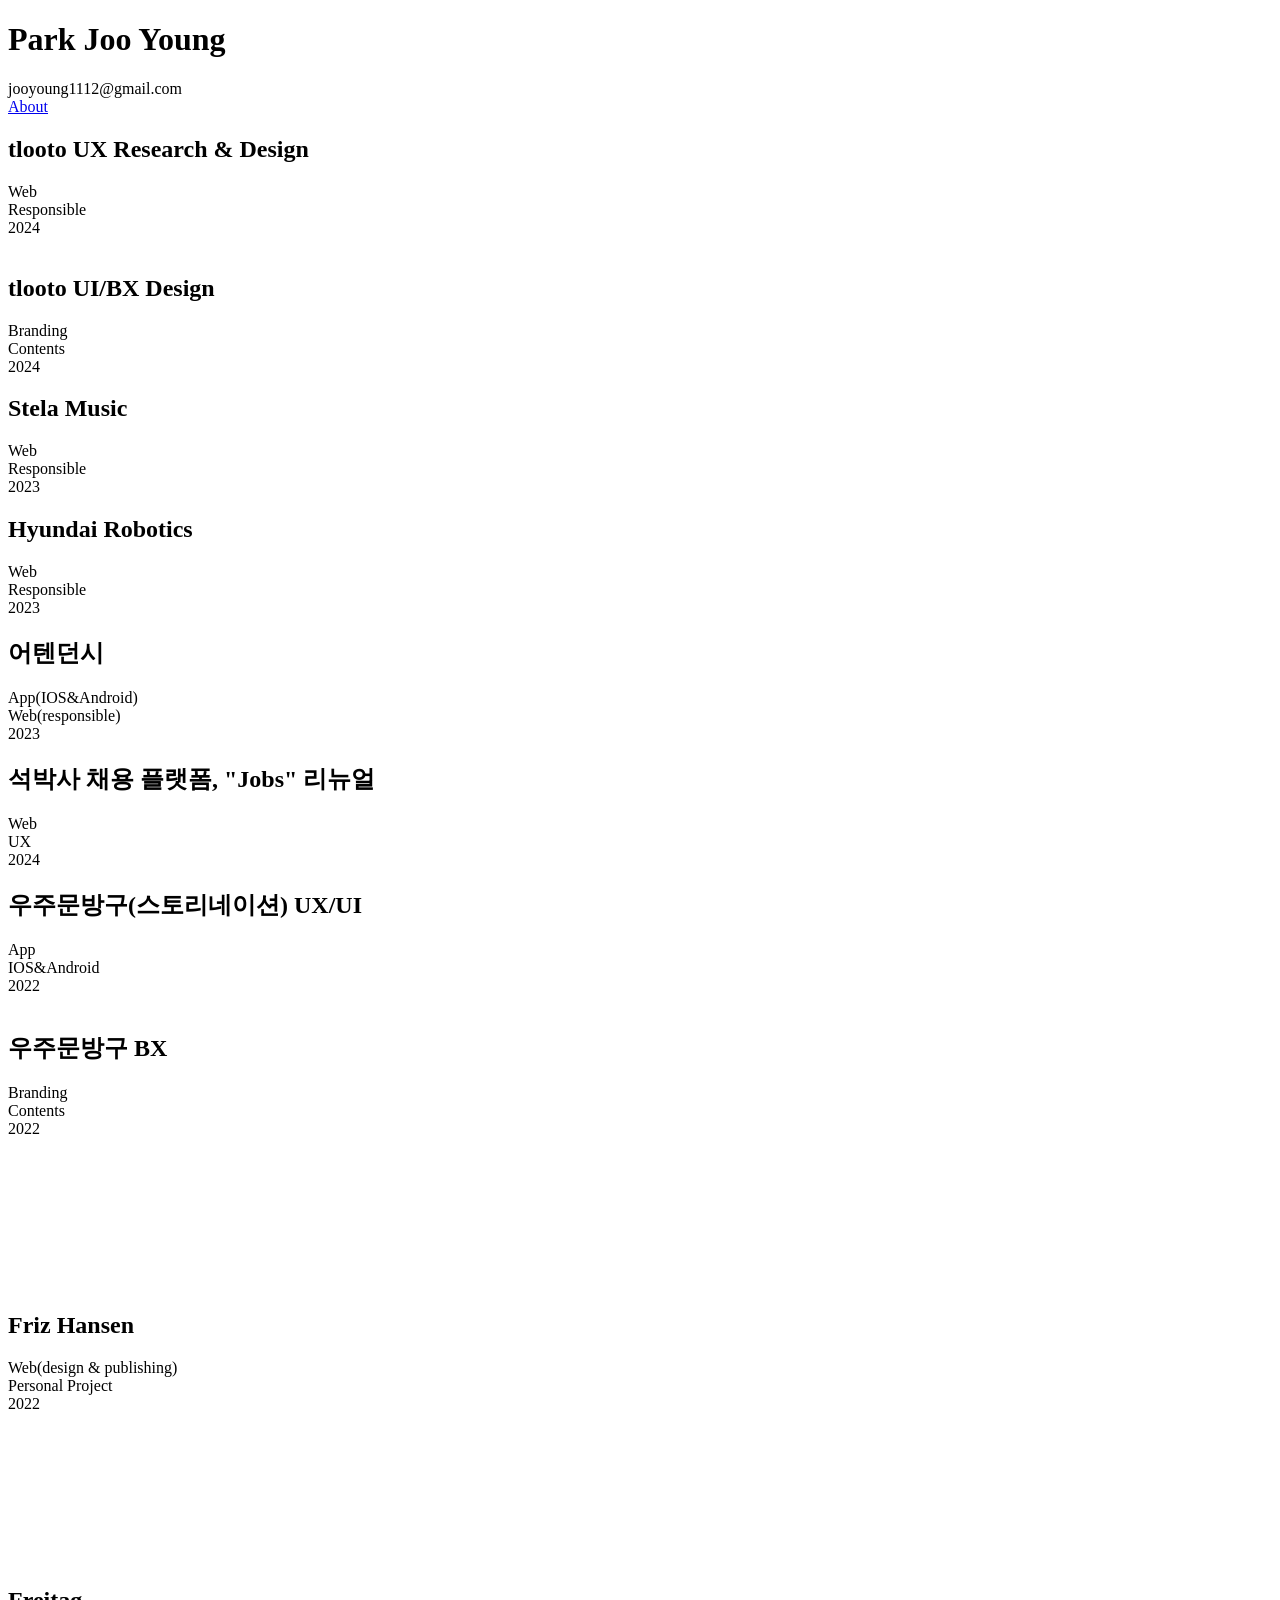
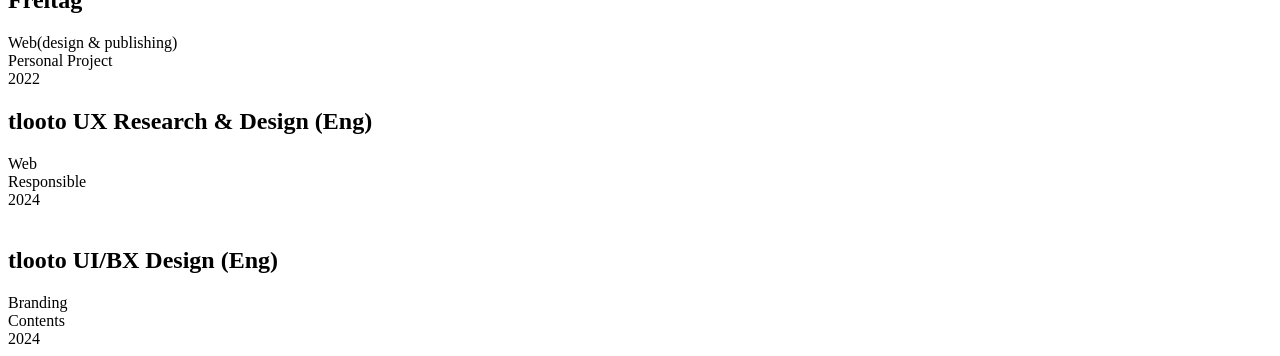
==== index.html @ 493f0e85 "attendacy" ====
<!DOCTYPE html>
<html lang="ko">
<head>
    <meta charset="UTF-8">
    <meta http-equiv="X-UA-Compatible" content="IE=edge">
    <meta name="viewport" content="width=device-width, initial-scale=1.0">
    <title>JOOYOUNG Digital Portfolio</title>
    <link href="css/layout.css" rel="stylesheet" type="text/css"/>
    <link href="dist/jquery.bxslider.css" rel="stylesheet" type="text/css"/>
    <link rel="preconnect" href="https://fonts.googleapis.com">
    <link rel="preconnect" href="https://fonts.gstatic.com" crossorigin>
    <link href="https://fonts.googleapis.com/css2?family=Noto+Sans+KR:wght@300;400&family=Outfit:wght@100;200;300;400;500;600;700;800;900&display=swap" rel="stylesheet">
    <link rel="preconnect" href="https://fonts.googleapis.com">
    <link rel="preconnect" href="https://fonts.gstatic.com" crossorigin>
    <link href="https://fonts.googleapis.com/css2?family=Noto+Sans+KR:wght@100;300;400;500;700;900&family=Outfit:wght@100;200;300;400;500;600;700;800;900&display=swap" rel="stylesheet">
</head>

<body>
    <!-- <p>Park Jooyoung Landing Page</p>
    <a href="frizhansen" target="_blank">friz hansen</a>
    <br/>
    <a href="freitag" target="_blank">freitag</a> -->

    <header>
        <div id="header_wrap" class="clearfix">
            <div id="header_left">
                <h1>Park Joo Young</h1>
                <span>jooyoung1112@gmail.com</span>
            </div> 

            <div id="header_right">
                <a href="https://parkjooyoungarchive.com/" target="_blank">About</a>
            </div> 
          

        </div>
    </header>

    <div id="wrap_center">
        <div id="first_row" class="row">
            <div id="project_tlooto_ux" class="img">
                <a href="/tlooto_UX_Research/">
                    <div class="img_wrap">
                        <!-- <img src="img/tlooto_ux.png" alt=""> -->
                    </div>
                </a>
                <div class="text_wrap">
                    <h2>tlooto UX Research & Design</h2>
                    <div class="span_wrap">
                        <div class="info">Web</div>
                        <div class="bar"></div>
                        <div class="info">Responsible</div>
                        <div class="bar"></div>
                        <div class="info">2024</div>
                    </div>
                </div>
            </div>
            <div id="project_tlooto_ui" class="img">
                <a href="tlooto_UIBX/">
                    <div class="img_wrap">
                        <img src="img/tlooto_bx.png" alt="">
                    </div>
                </a>
                <div class="text_wrap">
                    <h2>tlooto UI/BX Design</h2>
                    <div class="span_wrap">
                        <div class="info">Branding</div>
                        <div class="bar"></div>
                        <div class="info">Contents</div>
                        <div class="bar"></div>
                        <div class="info">2024</div>
                    </div>
                </div>
            </div>
        </div>
        <div id="second_row" class="row">
            <div id="stela" class="img">
                <a href="/stela/">
                    <div class="img_wrap">
                        <!-- <img src="img/tlooto_ux.png" alt=""> -->
                    </div>
                </a>
                <div class="text_wrap">
                    <h2>Stela Music</h2>
                    <div class="span_wrap">
                        <div class="info">Web</div>
                        <div class="bar"></div>
                        <div class="info">Responsible</div>
                        <div class="bar"></div>
                        <div class="info">2023</div>
                    </div>
                </div>
            </div>
            <div id="hyundai" class="img">
                <a href="/huyndai_robotics/">
                    <div class="img_wrap">
                        <!-- <img src="img/tlooto_bx.png" alt=""> -->
                    </div>
                </a>
                <div class="text_wrap">
                    <h2>Hyundai Robotics</h2>
                    <div class="span_wrap">
                        <div class="info">Web</div>
                        <div class="bar"></div>
                        <div class="info">Responsible</div>
                        <div class="bar"></div>
                        <div class="info">2023</div>
                    </div>
                </div>
            </div>
        </div>

        <div id="fourth_row" class="row">
            <div id="attendancy" class="img">
                <a href="/Attendacy/">
                    <div class="img_wrap">
                        <!-- <img src="img/tlooto_ux.png" alt=""> -->
                    </div>
                </a>
                <div class="text_wrap">
                    <h2>어텐던시</h2>
                    <div class="span_wrap">
                        <div class="info">App(IOS&Android)</div>
                        <div class="bar"></div>
                        <div class="info">Web(responsible)</div>
                        <div class="bar"></div>
                        <div class="info">2023</div>
                    </div>
                </div>
            </div>
            <div id="jobs" class="img">
                <a href="Jobs_UX/">
                    <div class="img_wrap">
                        <!-- <img src="img/tlooto_ux.png" alt=""> -->
                    </div>
                </a>

                <div class="text_wrap">
                    <h2>석박사 채용 플랫폼, "Jobs" 리뉴얼</h2>
                    <div class="span_wrap">
                        <div class="info">Web</div>
                        <div class="bar"></div>
                        <div class="info">UX</div>
                        <div class="bar"></div>
                        <div class="info">2024</div>
                    </div>
                </div>
            </div>
        </div>
        <div id="third_row" class="row">
            <div id="university_stationery_ui" class="img">
                <a href="UniverseStationery_UXUI/">
                    <div class="img_wrap">
                        <!-- <img src="img/tlooto_ux.png" alt=""> -->
                    </div>
                </a>
                <div class="text_wrap">
                    <h2>우주문방구(스토리네이션) UX/UI</h2>
                    <div class="span_wrap">
                        <div class="info">App</div>
                        <div class="bar"></div>
                        <div class="info">IOS&Android</div>
                        <div class="bar"></div>
                        <div class="info">2022</div>
                    </div>
                </div>
            </div>
            <div id="university_stationery_bx" class="img">
                <a href="/UniverseStationery_BX/">
                    <div class="img_wrap">
                        <img src="img/uni_ob.png" alt="">
                    </div>
                </a>
                <div class="text_wrap">
                    <h2>우주문방구 BX</h2>
                    <div class="span_wrap">
                        <div class="info">Branding</div>
                        <div class="bar"></div>
                        <div class="info">Contents</div>
                        <div class="bar"></div>
                        <div class="info">2022</div>
                    </div>
                </div>
            </div>
        </div>


        <div id="fifth_row" class="row">
            <div id="fh" class="img">
                
                <a href="/frizhansen/" target="_blank">
                    <div class="img_wrap">
                        <video autoplay loop muted>
                            <source src="img/fritz_hansen_shorts.m4v" alt="프리츠한센">
                       </video>
                    </div>
                </a>

                <div class="text_wrap">
                    <h2>Friz Hansen</h2>
                    <div class="span_wrap">
                        <div class="info">Web(design & publishing)</div>
                        <div class="bar"></div>
                        <div class="info">Personal Project</div>
                        <div class="bar"></div>
                        <div class="info">2022</div>
                    </div>
                </div>
            </div>
            <div id="ft" class="img">
                
                <a href="/freitag/" target="_blank">
                    <div class="img_wrap">
                        <video autoplay loop muted>
                            <source src="img/freitag_shorts_3.m4v" alt="프라이탁">
                       </video>
                    </div>
                </a>

                <div class="text_wrap">
                    <h2>Freitag</h2>
                    <div class="span_wrap">
                        <div class="info">Web(design & publishing)</div>
                        <div class="bar"></div>
                        <div class="info">Personal Project</div>
                        <div class="bar"></div>
                        <div class="info">2022</div>
                    </div>
                </div>
            </div>

        </div>

        <div id="six_row" class="row">
            <div id="project_tlooto_ux" class="img">
                <a href="/tlooto_UX_Research(eng)/">
                    <div class="img_wrap">
                        <!-- <img src="img/tlooto_ux.png" alt=""> -->
                    </div>
                </a>
                <div class="text_wrap">
                    <h2>tlooto UX Research & Design (Eng)</h2>
                    <div class="span_wrap">
                        <div class="info">Web</div>
                        <div class="bar"></div>
                        <div class="info">Responsible</div>
                        <div class="bar"></div>
                        <div class="info">2024</div>
                    </div>
                </div>
            </div>
            <div id="project_tlooto_ui" class="img">
                <a href="tlooto_UIBX(eng)/">
                    <div class="img_wrap">
                        <img src="img/tlooto_bx.png" alt="">
                    </div>
                </a>
                <div class="text_wrap">
                    <h2>tlooto UI/BX Design (Eng)</h2>
                    <div class="span_wrap">
                        <div class="info">Branding</div>
                        <div class="bar"></div>
                        <div class="info">Contents</div>
                        <div class="bar"></div>
                        <div class="info">2024</div>
                    </div>
                </div>
            </div>
        </div>




    </div>
   

</body>
</html>
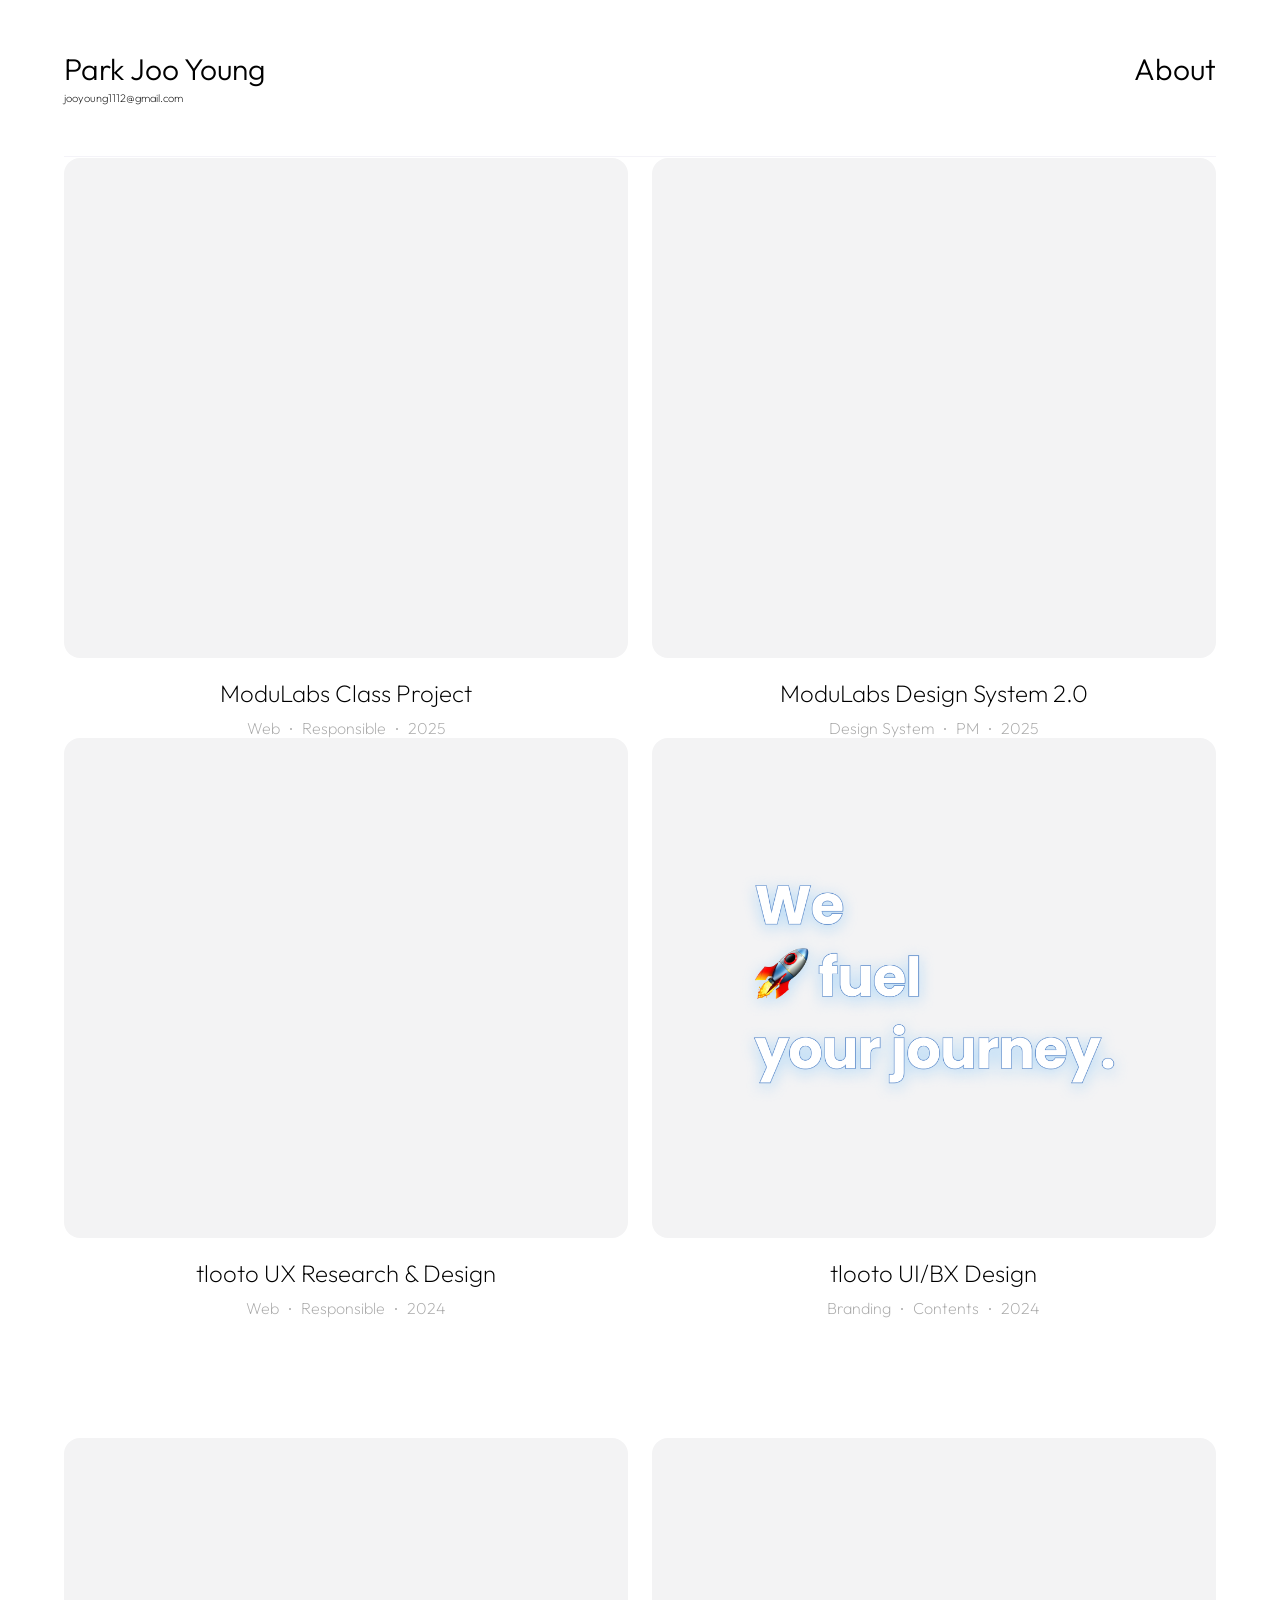
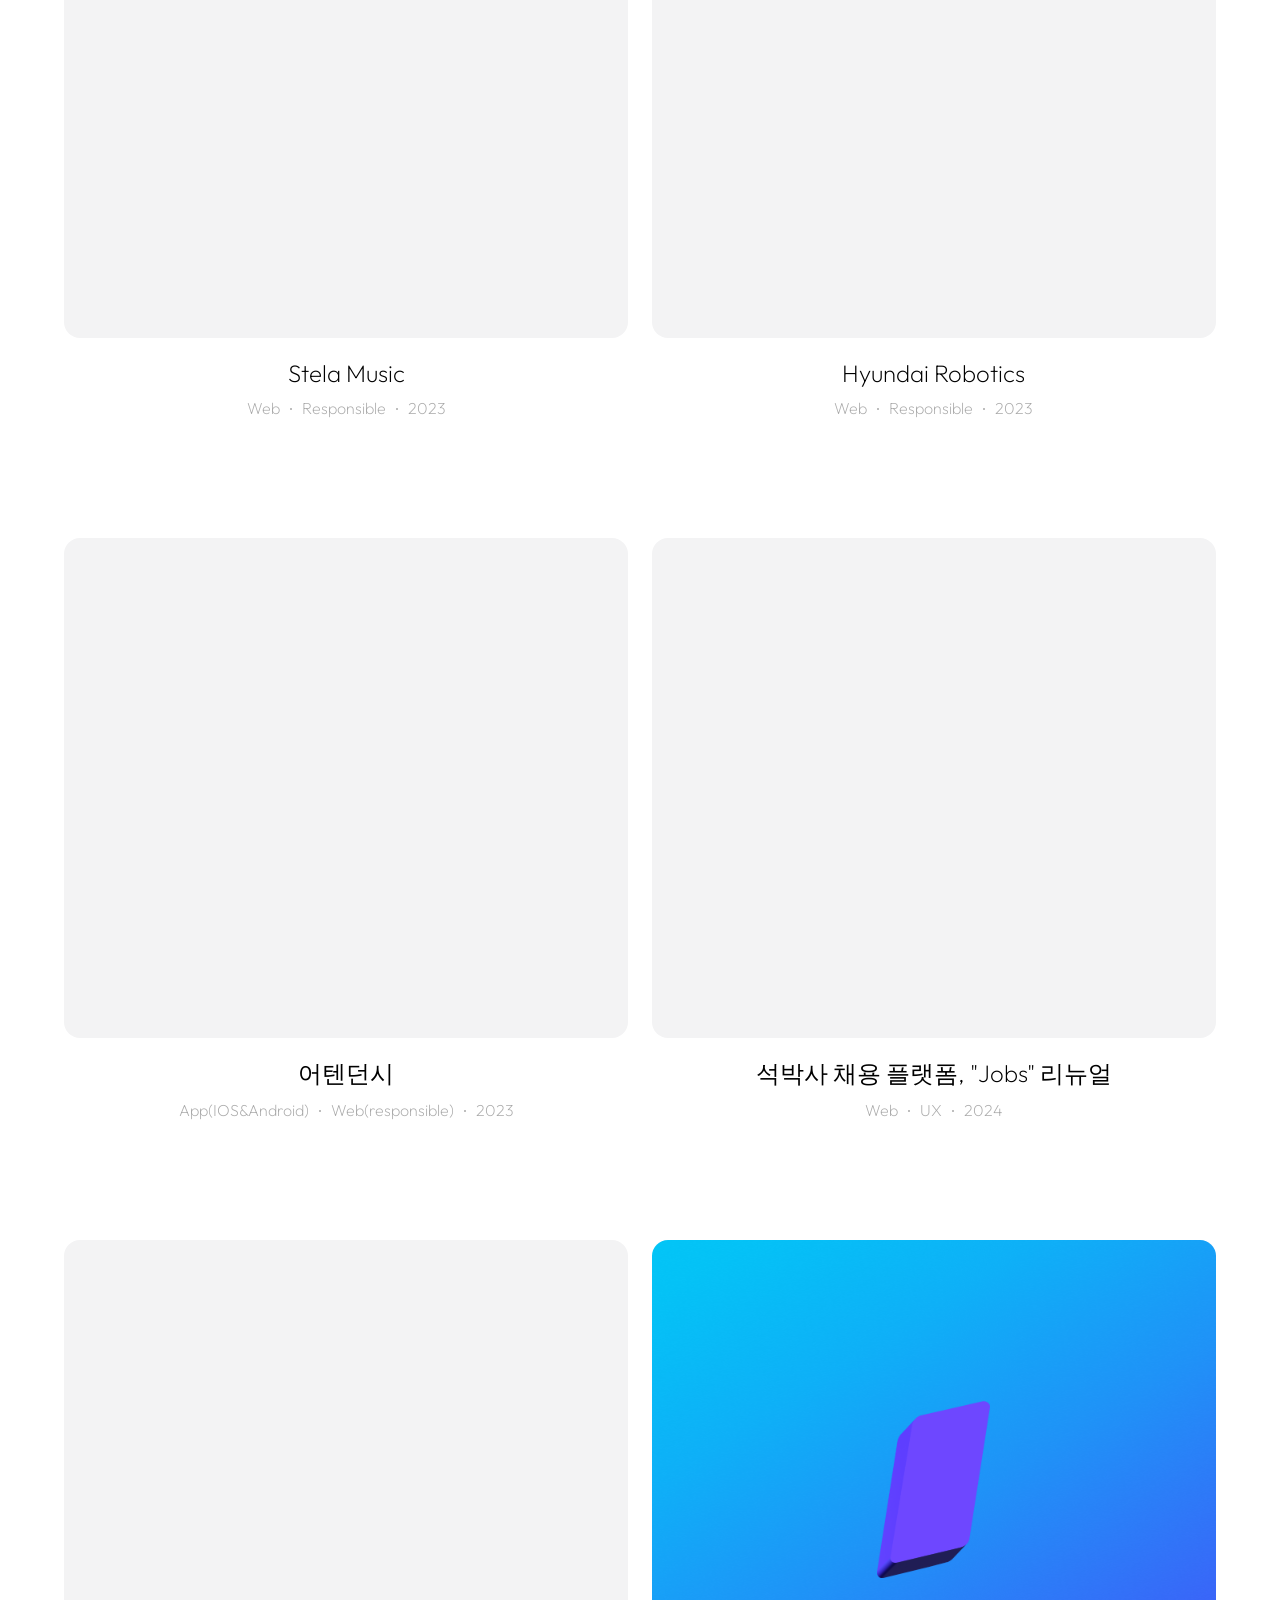
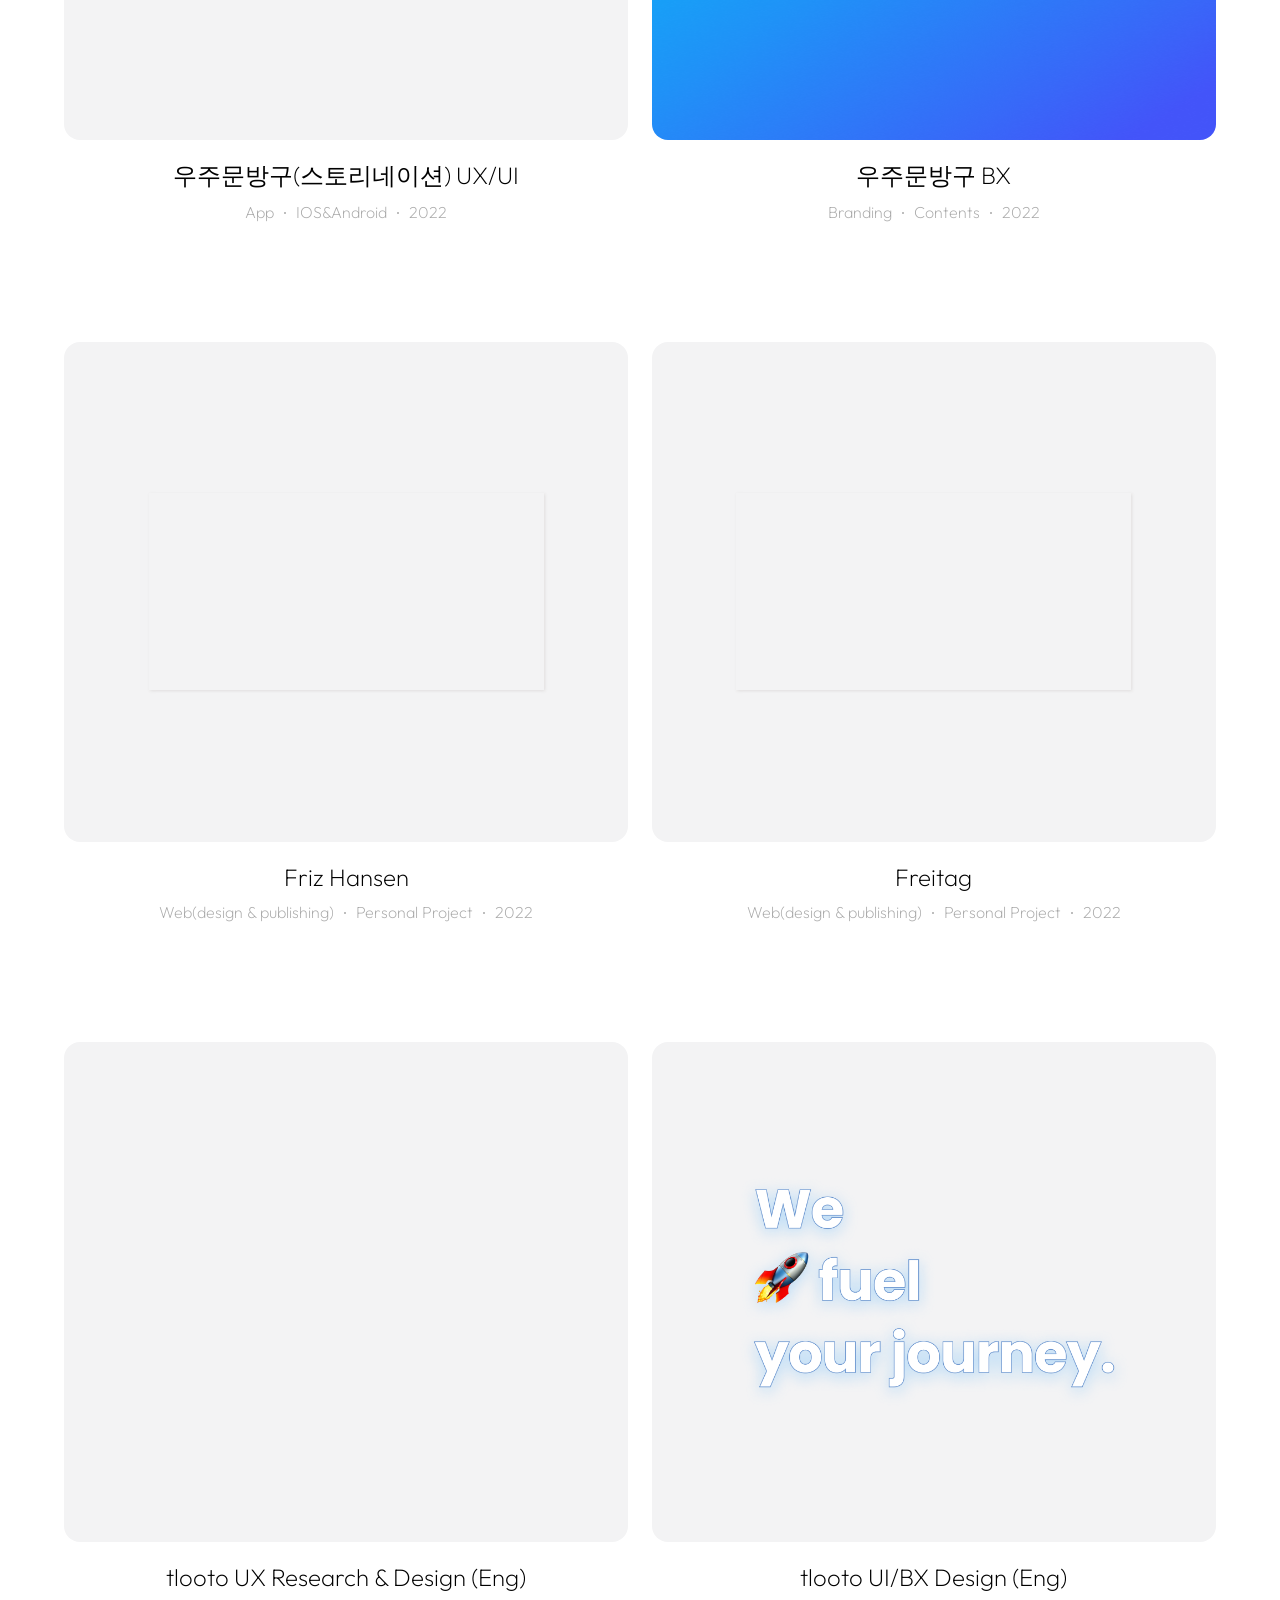
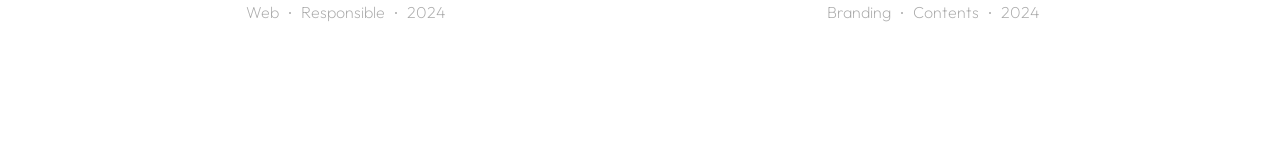
==== commit c37242f4: "Update index.html" ====
--- a/index.html
+++ b/index.html
@@ -37,6 +37,41 @@
     </header>
 
     <div id="wrap_center">
+        <div id="first_first_row" class="row">
+            <div id="project_class" class="img">
+                <a href="https://many-champion-620511.framer.app/about" target="_blank" rel="noopener noreferrer">
+                    <div class="img_wrap">
+                        <!-- <img src="img/tlooto_ux.png" alt=""> -->
+                    </div>
+                </a>
+                <div class="text_wrap">
+                    <h2>ModuLabs Class Project</h2>
+                    <div class="span_wrap">
+                        <div class="info">Web</div>
+                        <div class="bar"></div>
+                        <div class="info">Responsible</div>
+                        <div class="bar"></div>
+                        <div class="info">2025</div>
+                    </div>
+                </div>
+            </div>
+            <div id="designsystem" class="img">
+                <a href="https://many-champion-620511.framer.app/ds" target="_blank" rel="noopener noreferrer">
+                    <div class="img_wrap">
+                    </div>
+                </a>
+                <div class="text_wrap">
+                    <h2>ModuLabs Design System 2.0</h2>
+                    <div class="span_wrap">
+                        <div class="info">Design System</div>
+                        <div class="bar"></div>
+                        <div class="info">PM</div>
+                        <div class="bar"></div>
+                        <div class="info">2025</div>
+                    </div>
+                </div>
+            </div>
+        </div>
         <div id="first_row" class="row">
             <div id="project_tlooto_ux" class="img">
                 <a href="/tlooto_UX_Research/">
@@ -275,4 +310,4 @@
    
 
 </body>
-</html>+</html>
--- a/css/layout.css
+++ b/css/layout.css
@@ -0,0 +1,302 @@
+* {
+  margin: 0;
+  padding: 0;
+  box-sizing: border-box;
+}
+
+a {
+  text-decoration: none;
+  color: inherit;
+}
+
+li {
+  list-style: none;
+}
+
+.clearfix::after {
+  content: "";
+  display: block;
+  clear: both;
+}
+
+::selection {
+  /* background-color: #d2ffe4; */
+  background-color: #d5f7ba;
+  background-color: #bdf9f9;
+  /* background-color: #fbfc96; */
+}
+
+button {
+  border: none;
+  background: none;
+}
+
+header {
+  width: 100%;
+  /* background-color: aqua; */
+  background-color: #ffffff;
+  position: fixed;
+  top: 0;
+  z-index: 1;
+}
+
+#header_wrap {
+  width: 90%;
+  margin: 0 auto;
+  margin-top: 50px;
+  padding-bottom: 50px;
+  border-bottom: #f4f3f8 solid 0.1px;
+}
+
+h1 {
+  color: #000000;
+  font-family: "Outfit", sans-serif;
+  font-size: 30px;
+  font-weight: 300;
+}
+
+h2 {
+  color: #000000;
+  font-family: "Outfit", sans-serif;
+  font-size: 30px;
+  font-weight: 300;
+}
+
+header span {
+  color: #000000;
+  font-family: "Outfit", sans-serif;
+  font-size: 11px;
+  font-weight: 200;
+}
+header a {
+  color: #000000;
+  font-family: "Outfit", sans-serif;
+  font-size: 30px;
+  font-weight: 300;
+}
+
+#header_left,
+#header_right {
+  float: left;
+}
+
+#header_right {
+  float: right;
+}
+
+#wrap_center {
+  position: relative;
+  top: 157.7px;
+  width: 90%;
+  margin: 0 auto;
+  /* background-color: lavender; */
+}
+ 
+
+.row{
+  display: flex;
+  gap: 2%;
+} 
+
+.img{
+  width: 100%;
+
+}
+
+
+.img_wrap{
+  width: 100%;
+  height: 500px;
+  background-color: #f3f3f4;
+  border-radius: 16px;
+  display: flex;
+  justify-content: center;  
+  align-items: center;
+  width: 100%;
+
+}
+
+
+h2 {
+  color: #000000;
+  font-family: "Outfit", sans-serif;
+  font-size: 24px;
+  font-weight: 200;
+  text-align: center;
+  margin-top: 20px;
+  /* background-color: antiquewhite; */
+}
+
+.span_wrap{
+  width: 100%;
+  /* background-color: aqua; */
+  justify-content: center;
+  display: flex;
+  align-items: center;
+  gap: 10px;
+  margin-top: 10px;
+}
+
+
+.info{
+  font-family: "Outfit", sans-serif;
+  font-size: 16px;
+  font-weight: 200;
+  text-align: center;
+  color: #939393;
+  opacity: 0.8;
+  /* background-color: antiquewhite; */
+}
+
+.bar{
+  background-color: #939393;
+  opacity: 0.8;
+  width: 2px;
+  height: 2px;
+  border-radius: 100px;
+  margin-top:2px;
+}
+  
+ 
+
+#project_tlooto_ux .img_wrap{
+  background-image: url("../img/tlooto_research.jpeg");
+  background-position: center;
+  background-size: cover;
+}
+
+
+#project_tlooto_ui .img_wrap{
+  background-image: url("../img/tlooto_bx_2.png");
+  background-position: center;
+  background-size: cover;
+}
+
+#project_tlooto_ui img{
+  width: 70%;
+}
+
+#stela .img_wrap{
+  background-image: url("../img/stela.jpeg");
+  background-position: center;
+  background-size: cover;
+}
+
+
+#hyundai .img_wrap{
+  background-image: url("../img/hyundai.jpeg");
+  background-position: center;
+  background-size: cover;
+}
+
+#university_stationery_ui .img_wrap{
+  background-image: url("../img/universestationery.jpeg");
+  background-position: center;
+  background-size: cover;
+}
+
+#university_stationery_bx .img_wrap{
+  background-image: url("../img/uni_bg.png");
+  background-position: center;
+  background-size: cover;
+}
+
+
+#attendancy .img_wrap{
+  background-image: url("../img/attendacy.jpeg");
+  background-position: center;
+  background-size: cover;
+}
+
+#jobs .img_wrap{
+  background-image: url("../img/jobs.png");
+  background-position: center;
+  background-size: cover;
+}
+
+
+
+#university_stationery_bx img{
+  width: 20%;
+}
+
+
+.img_wrap:hover{
+  background-size: 100%;
+}
+
+img:hover{
+  transform: scale(1.04);
+  transition: 0.3s linear;
+}
+
+li{
+  overflow: hidden;
+}
+
+#second_row{
+  margin-top: 120px;
+}
+
+#third_row{
+  margin-top: 120px;
+}
+
+#fourth_row{
+  margin-top: 120px;
+}
+
+#fifth_row{
+  margin-top: 120px;
+}
+
+#six_row{
+  margin-top: 120px;
+  padding-bottom: 120px;
+}
+
+#nono{
+  opacity: 0;
+}
+
+
+
+video {
+  width: 70%;
+  box-shadow: 1px 1px 3px #e0dede;
+}
+
+@media only screen and (max-width: 999px) {
+  .row{
+    flex-direction: column;
+    gap: 60px;
+  }
+  #second_row{
+    margin-top: 60px;
+  }
+  
+  #third_row{
+    margin-top: 60px;
+  }
+  
+
+  #fourth_row{
+    margin-top: 60px;
+  }
+  
+  #fifth_row{
+    margin-top: 60px;
+  }
+
+  #six_row{
+    margin-top: 60px;
+    padding-bottom: 60px;
+  }
+  
+  
+
+  #nono{
+    display: none;
+  }
+  
+}
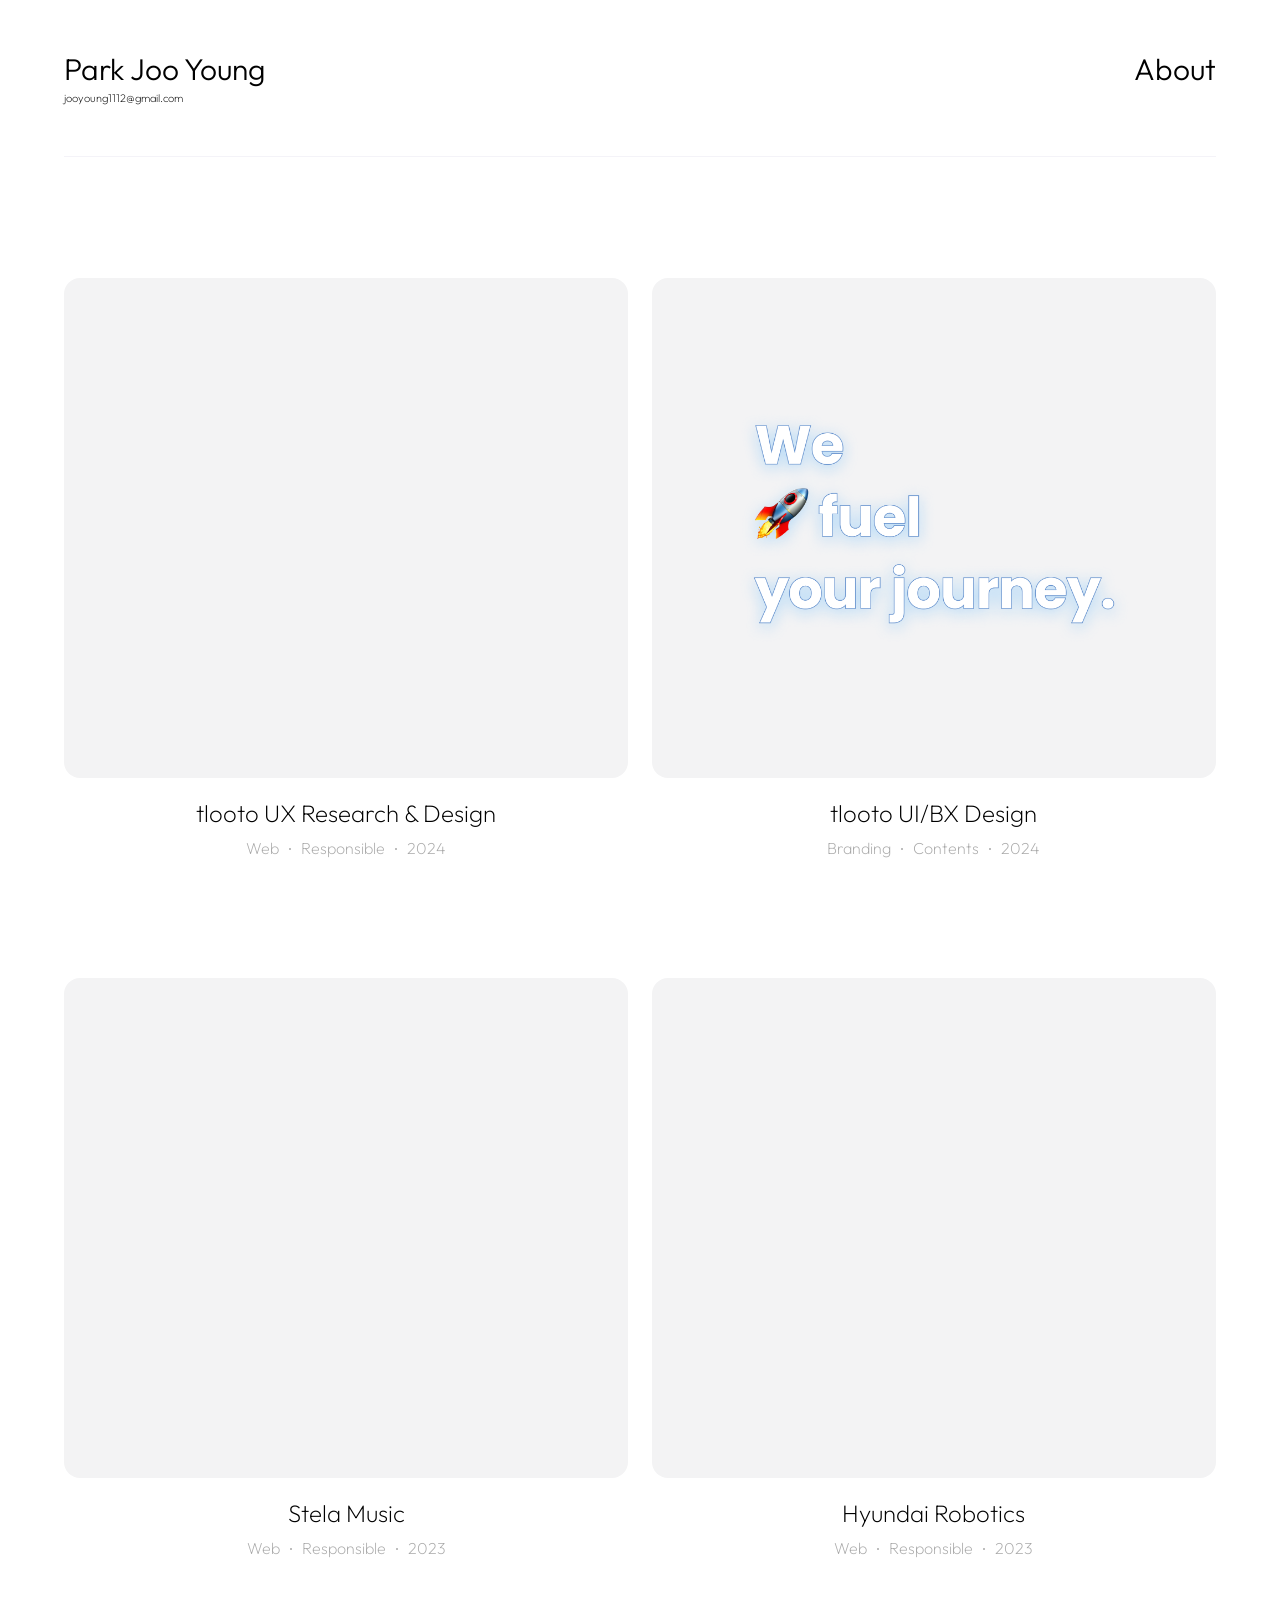
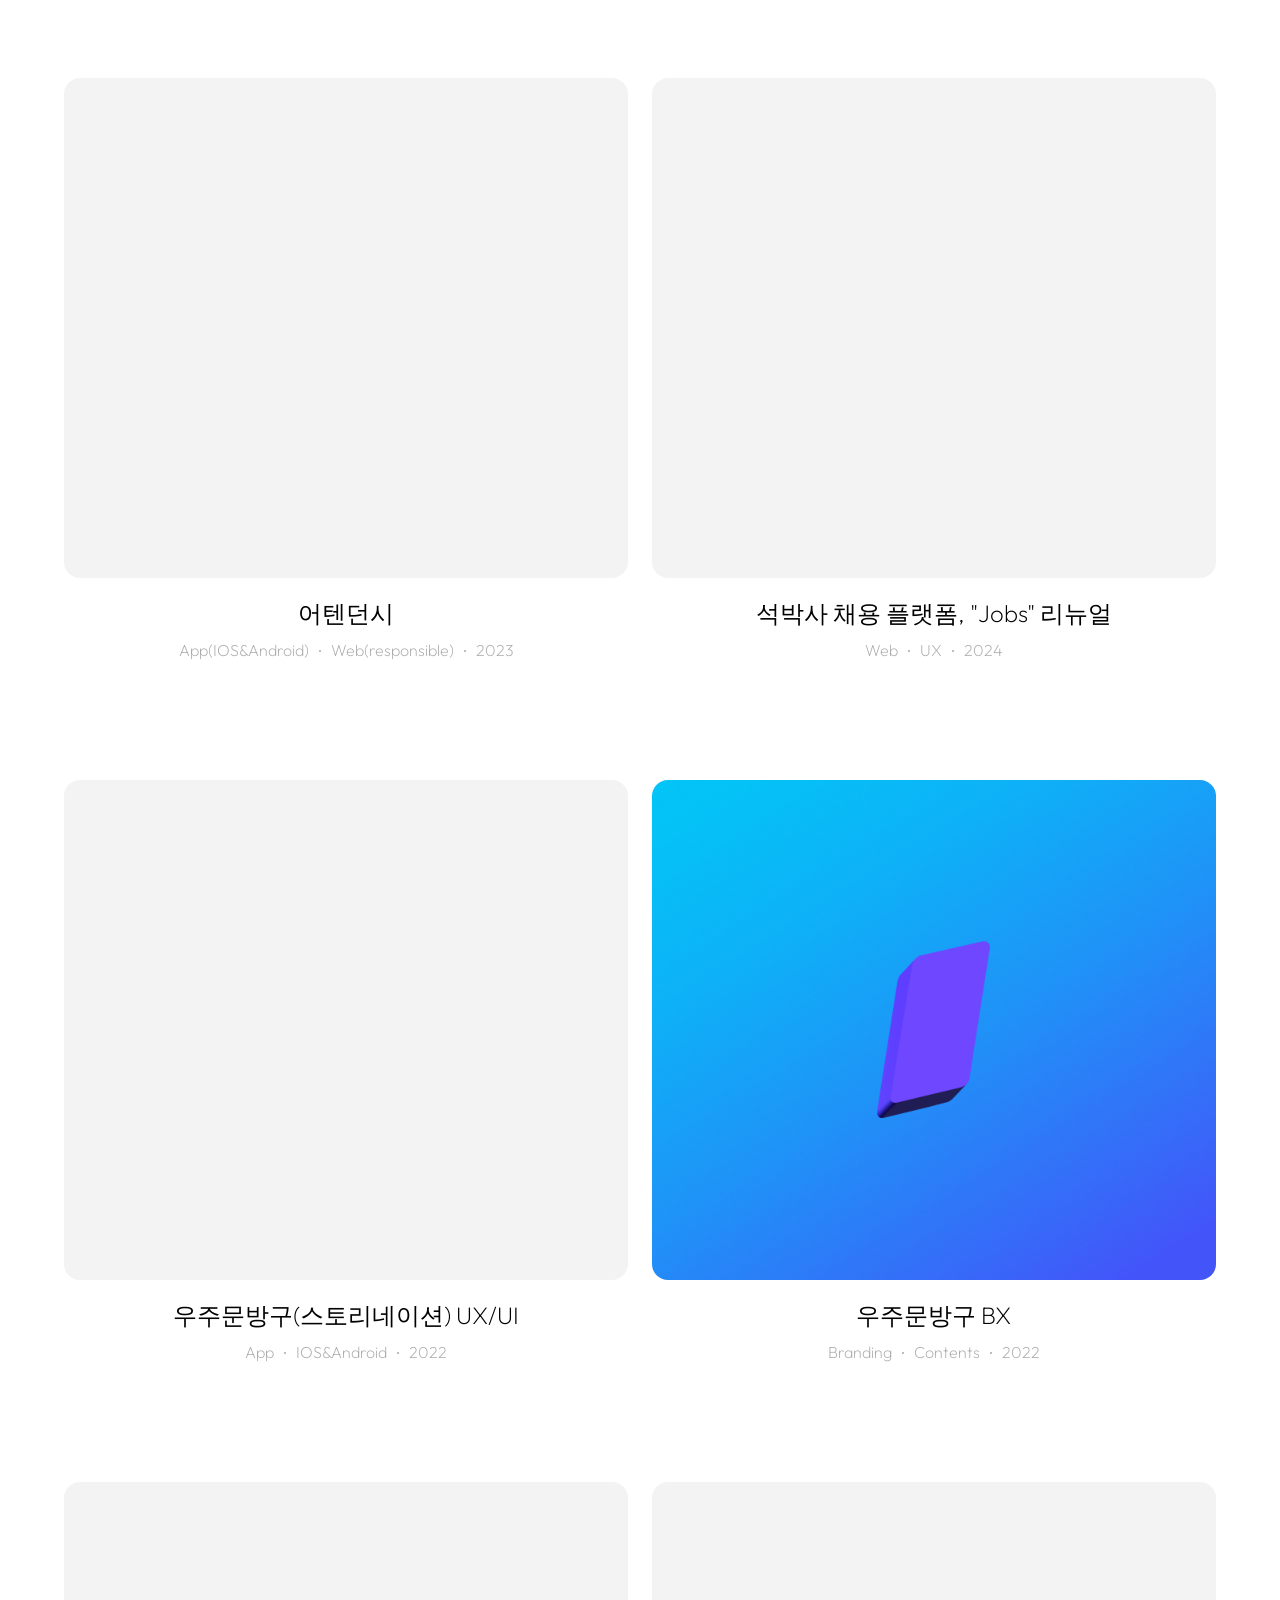
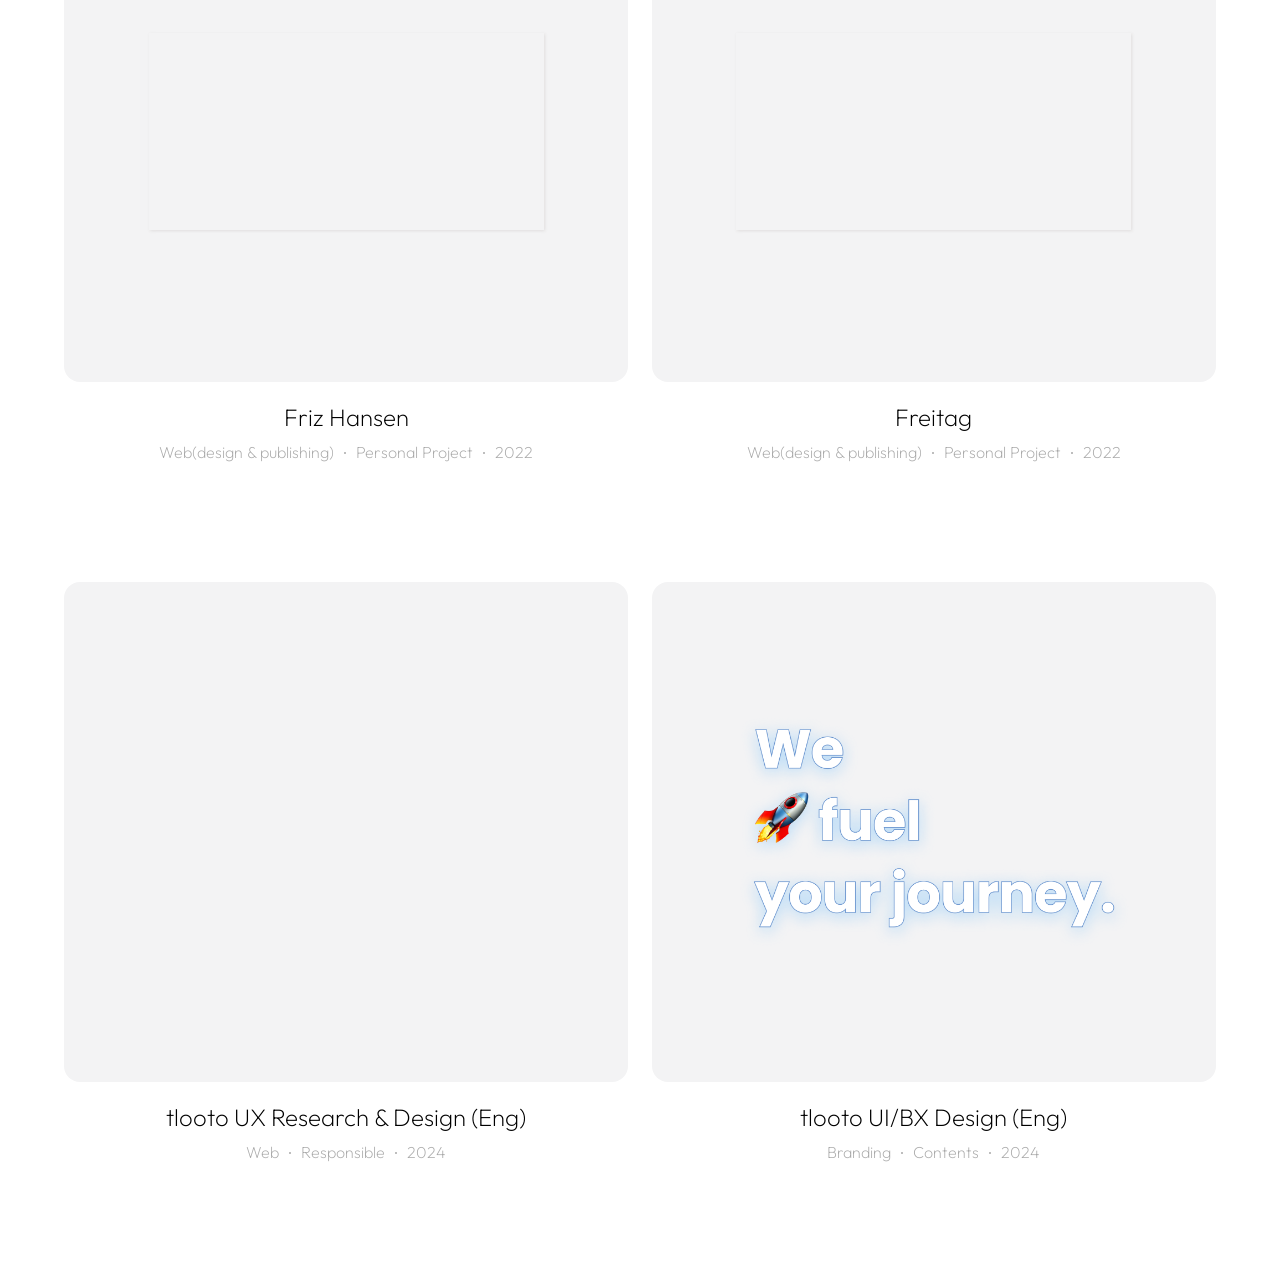
==== commit cb0d76a6: "Update index.html" ====
--- a/index.html
+++ b/index.html
@@ -37,11 +37,11 @@
     </header>
 
     <div id="wrap_center">
-        <div id="first_first_row" class="row">
+        <!-- <div id="first_first_row" class="row">
             <div id="project_class" class="img">
                 <a href="https://many-champion-620511.framer.app/about" target="_blank" rel="noopener noreferrer">
                     <div class="img_wrap">
-                        <!-- <img src="img/tlooto_ux.png" alt=""> -->
+                      
                     </div>
                 </a>
                 <div class="text_wrap">
@@ -71,7 +71,7 @@
                     </div>
                 </div>
             </div>
-        </div>
+        </div> -->
         <div id="first_row" class="row">
             <div id="project_tlooto_ux" class="img">
                 <a href="/tlooto_UX_Research/">
--- a/css/layout.css
+++ b/css/layout.css
@@ -157,7 +157,18 @@
   margin-top:2px;
 }
   
- 
+ #project_class .img_wrap{
+  background-image: url("../img/modulabs4.png");
+  background-position: center;
+  background-size: cover;
+}
+
+#designsystem .img_wrap{
+  background-image: url("../img/20.png");
+  background-position: center;
+  background-size: cover;
+}
+
 
 #project_tlooto_ux .img_wrap{
   background-image: url("../img/tlooto_research.jpeg");
@@ -233,6 +244,11 @@
 li{
   overflow: hidden;
 }
+
+#first_row{
+  margin-top: 120px;
+}
+
 
 #second_row{
   margin-top: 120px;
